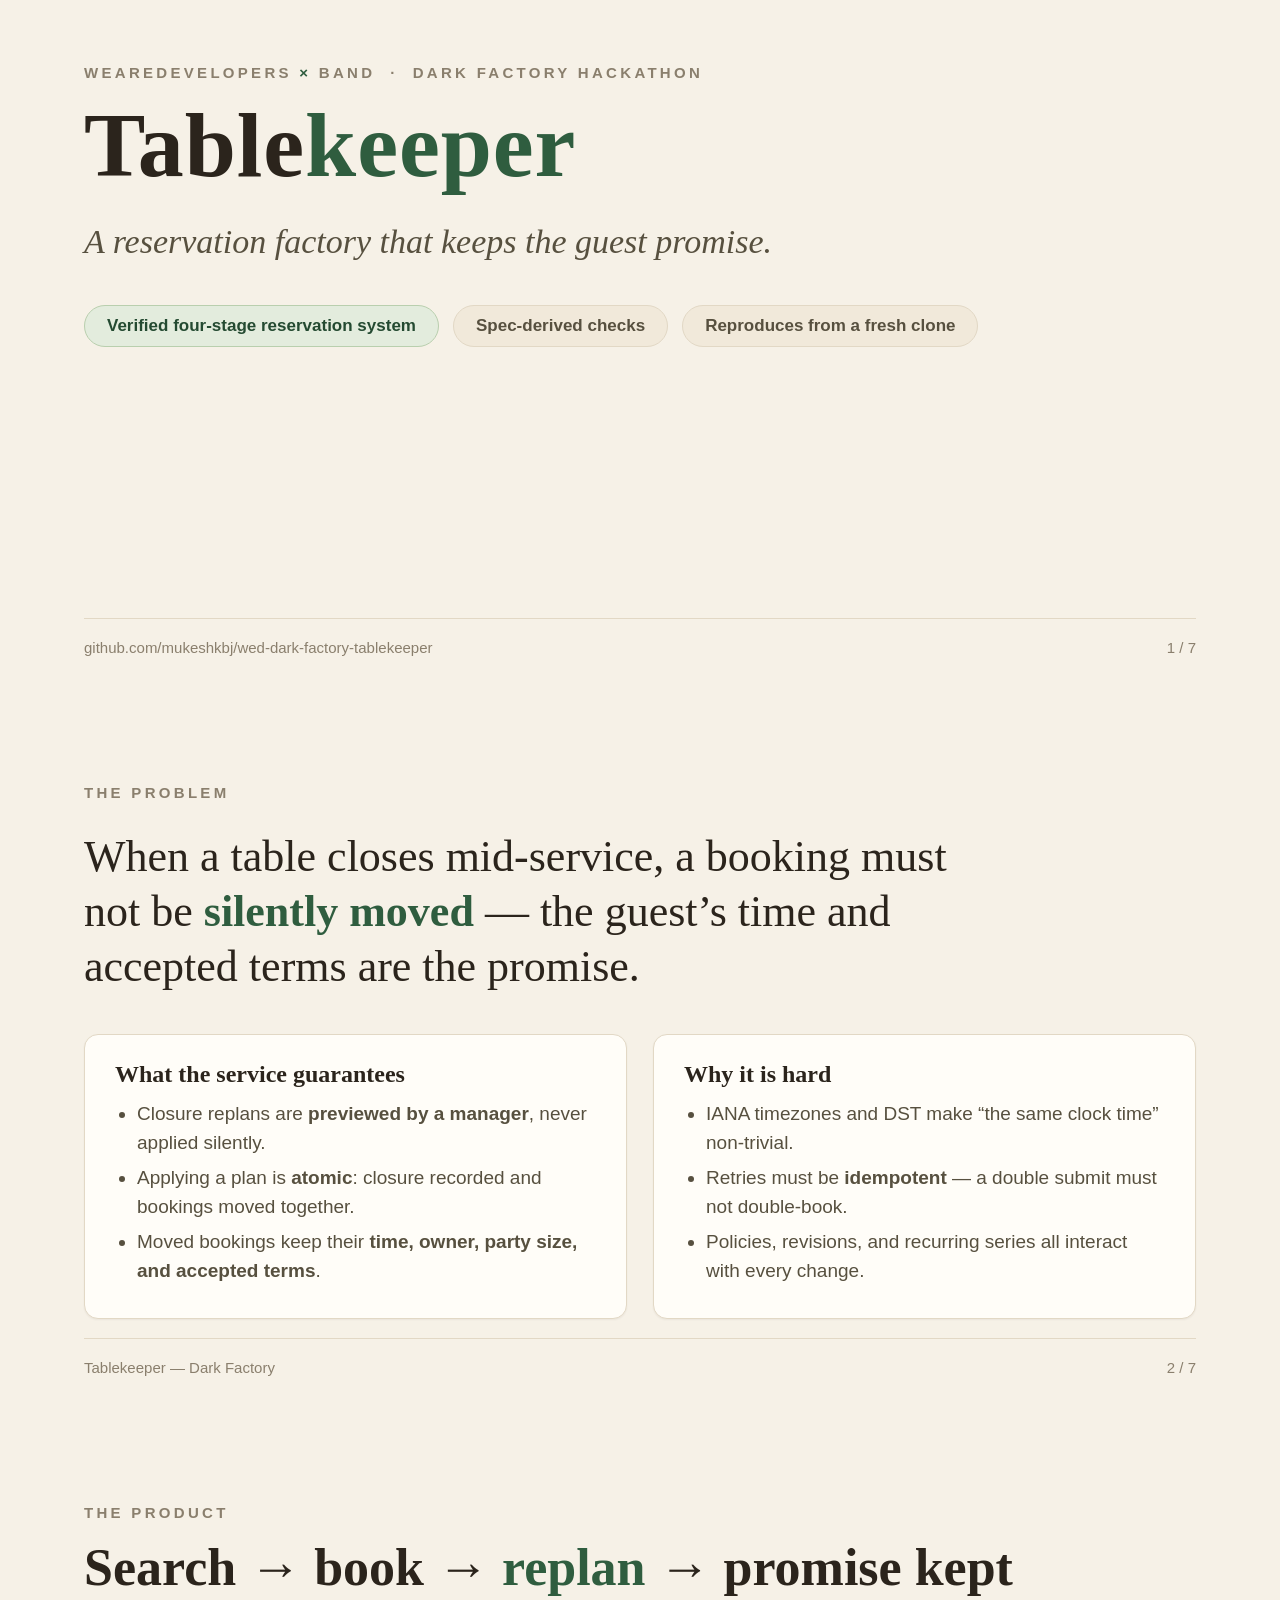
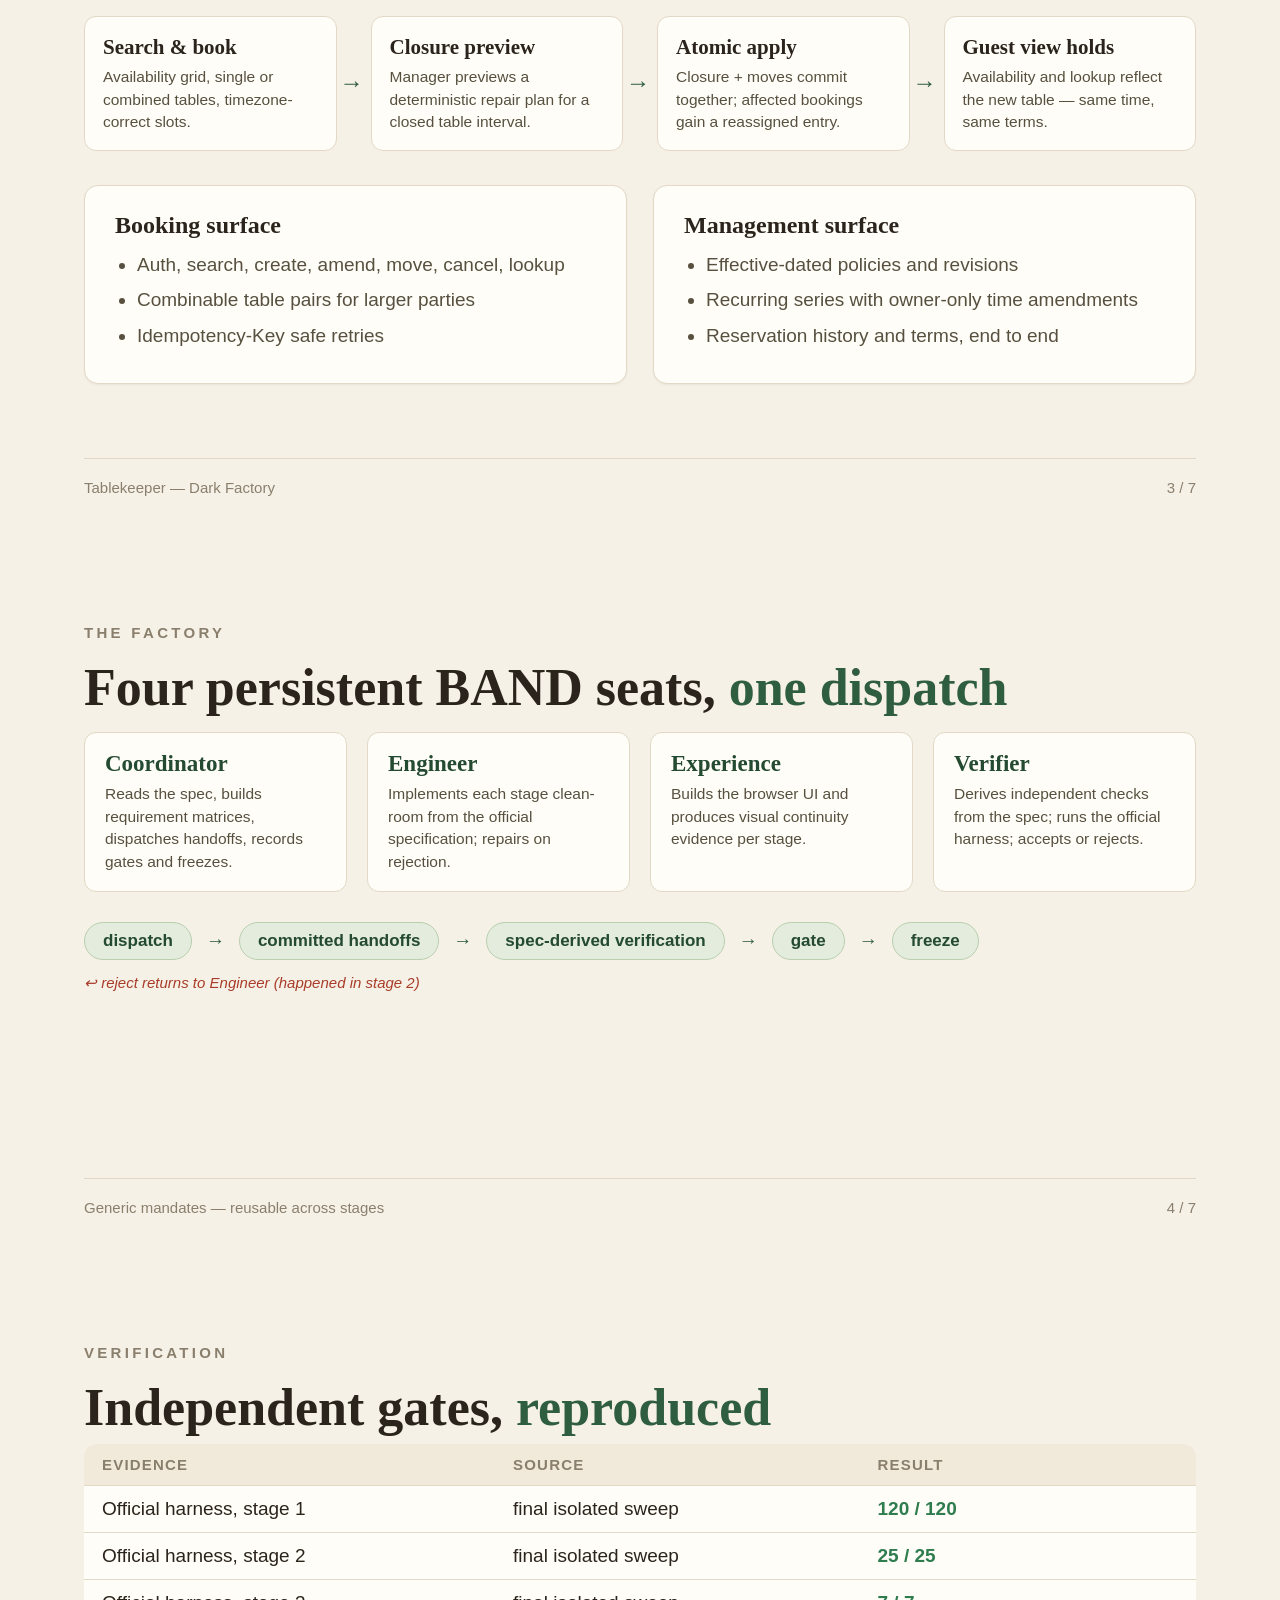
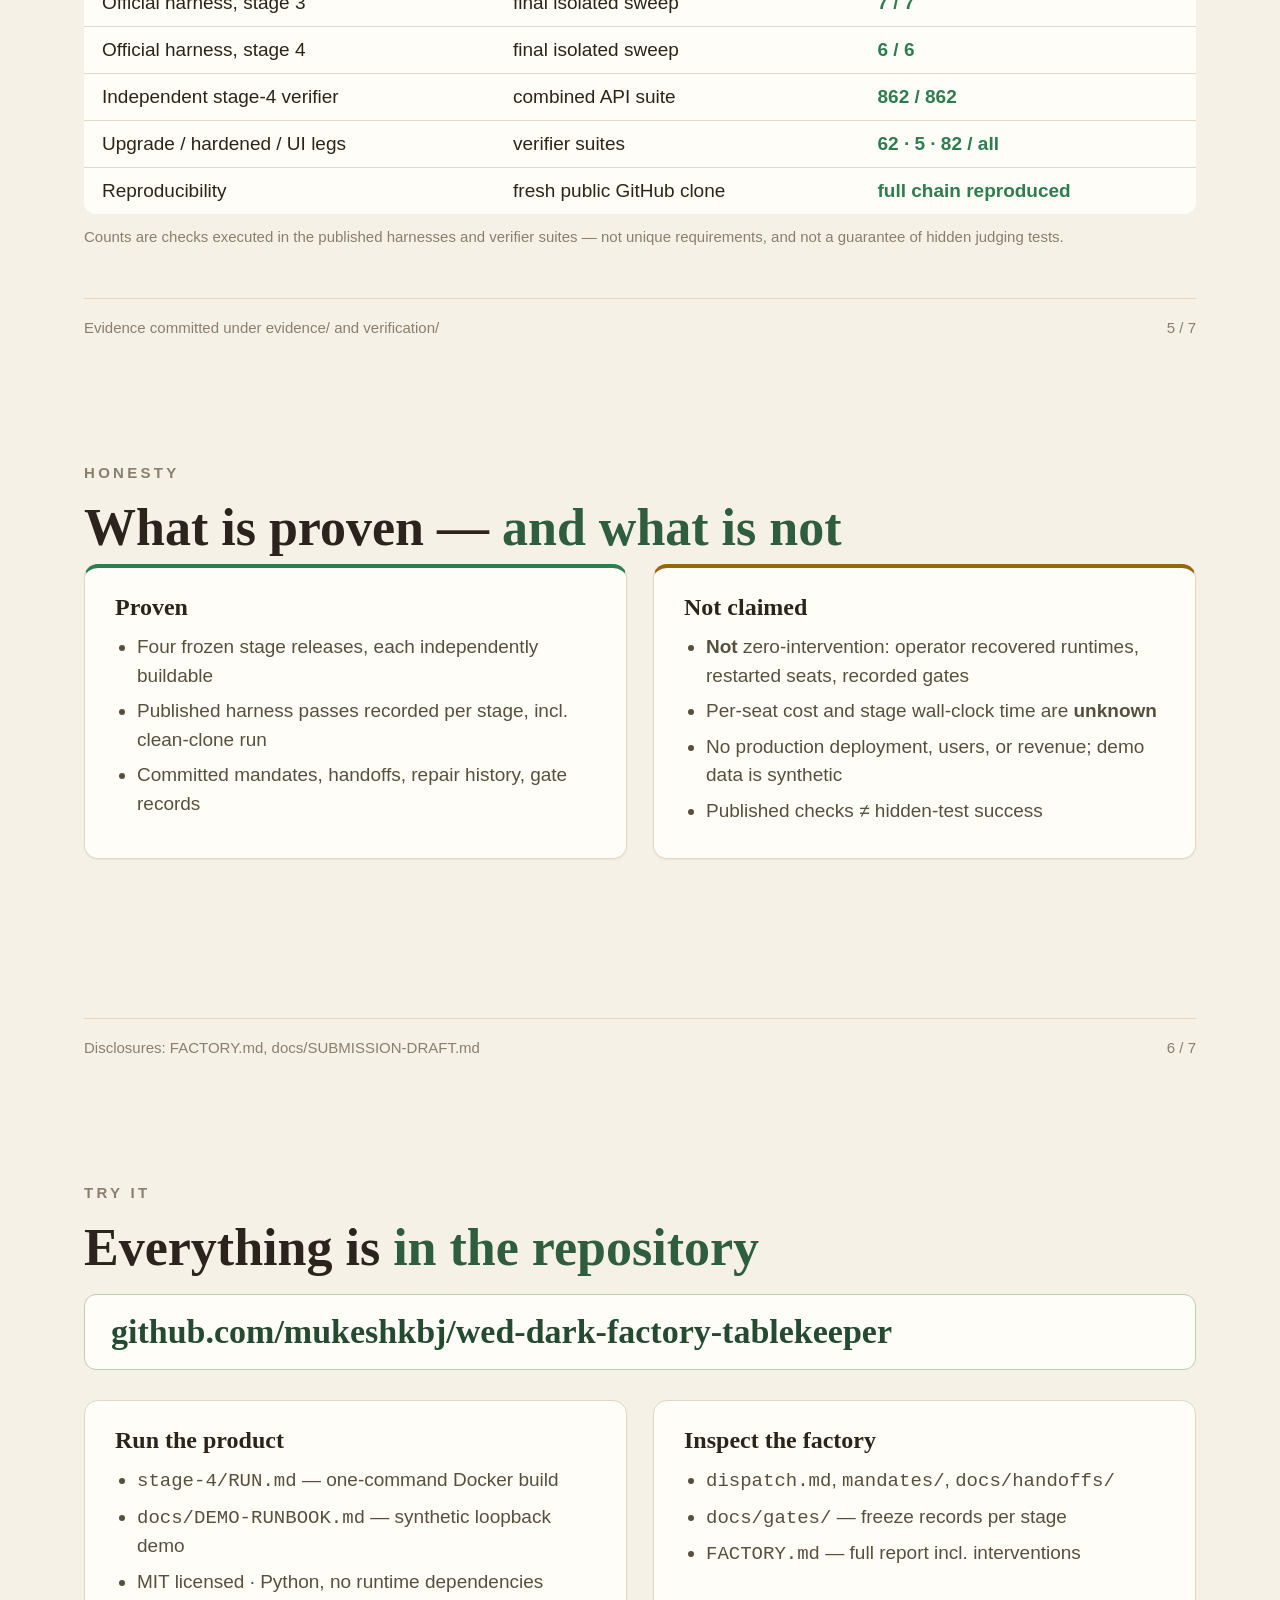
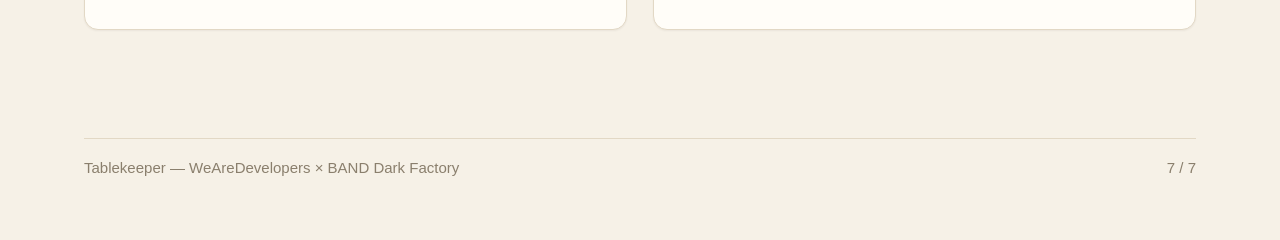
==== submission/src/deck.html @ af941d45 "Add submission media and validated public-demo recipe Cover (1600x900 PNG) and 7-page PDF deck gener" ====
<!doctype html>
<html lang="en">
<head>
<meta charset="utf-8">
<title>Tablekeeper — submission deck</title>
<style>
  :root {
    --bg: #f6f1e7; --surface: #fffdf8; --surface-2: #f1e9da;
    --ink: #2b241c; --ink-soft: #57503f; --muted: #8a7f6d;
    --line: #e2d8c5; --accent: #2f5d3f; --accent-deep: #244a31;
    --accent-soft: #e3ecdd; --accent-line: #b9cfae;
    --danger: #a83c28; --danger-soft: #f7e4de;
    --warn: #99650f; --warn-soft: #f7ecd4; --ok: #2f7d4f;
    --serif: Georgia, "Times New Roman", serif;
    --sans: -apple-system, BlinkMacSystemFont, "Segoe UI", Roboto, Arial, sans-serif;
  }
  * { box-sizing: border-box; margin: 0; }
  @page { size: 1280px 720px; margin: 0; }
  .slide {
    width: 1280px; height: 720px; page-break-after: always;
    background: var(--bg); color: var(--ink); font-family: var(--sans);
    padding: 64px 84px; display: flex; flex-direction: column;
    overflow: hidden; position: relative;
  }
  .slide:last-child { page-break-after: auto; }
  .kicker {
    font-size: 15px; letter-spacing: .22em; font-weight: 700;
    color: var(--muted); text-transform: uppercase; margin-bottom: 18px;
  }
  .kicker b { color: var(--accent); }
  h1 { font-family: var(--serif); font-weight: 600; font-size: 92px;
    line-height: 1.02; letter-spacing: .01em; }
  h1 em { color: var(--accent); font-style: normal; }
  h2 { font-family: var(--serif); font-weight: 600; font-size: 52px;
    line-height: 1.1; margin-bottom: 8px; }
  h2 em { color: var(--accent); font-style: normal; }
  .sub { font-size: 24px; color: var(--ink-soft); margin-bottom: 36px; }
  .foot { margin-top: auto; padding-top: 20px; font-size: 15px;
    color: var(--muted); display: flex; justify-content: space-between;
    border-top: 1px solid var(--line); }
  .num { font-variant-numeric: tabular-nums; }
  /* title slide */
  .tagline { font-family: var(--serif); font-style: italic; font-size: 34px;
    color: var(--ink-soft); margin-top: 30px; }
  .chips { display: flex; gap: 14px; margin-top: 44px; }
  .chip { background: var(--accent-soft); color: var(--accent-deep);
    border: 1px solid var(--accent-line); border-radius: 999px;
    padding: 10px 22px; font-size: 17px; font-weight: 600; }
  .chip.plain { background: var(--surface-2); color: var(--ink-soft);
    border-color: var(--line); }
  /* generic card */
  .card { background: var(--surface); border: 1px solid var(--line);
    border-radius: 14px; padding: 26px 30px;
    box-shadow: 0 1px 2px rgba(43,36,28,.06); }
  .card h3 { font-family: var(--serif); font-size: 24px; font-weight: 600;
    margin-bottom: 12px; }
  .card p, .card li { font-size: 19px; color: var(--ink-soft);
    line-height: 1.5; }
  .card ul { padding-left: 22px; }
  .card li { margin-bottom: 7px; }
  .cols { display: grid; gap: 26px; }
  /* promise slide */
  .big-quote { font-family: var(--serif); font-size: 44px; line-height: 1.25;
    max-width: 900px; margin: 10px 0 40px; }
  .big-quote em { color: var(--accent); font-style: normal; font-weight: 600; }
  /* product flow */
  .flow { display: flex; align-items: stretch; gap: 0; margin: 12px 0 34px; }
  .step { flex: 1; background: var(--surface); border: 1px solid var(--line);
    border-radius: 12px; padding: 18px 18px 16px; margin-right: 34px;
    position: relative; }
  .step:last-child { margin-right: 0; }
  .step:not(:last-child)::after {
    content: "→"; position: absolute; right: -28px; top: 50%;
    transform: translateY(-50%); color: var(--accent);
    font-size: 24px; font-weight: 700; }
  .step .t { font-family: var(--serif); font-weight: 600; font-size: 21px;
    margin-bottom: 6px; }
  .step .d { font-size: 15.5px; color: var(--ink-soft); line-height: 1.45; }
  /* factory slide */
  .seats { display: grid; grid-template-columns: repeat(4, 1fr); gap: 20px;
    margin: 8px 0 30px; }
  .seat { background: var(--surface); border: 1px solid var(--line);
    border-radius: 12px; padding: 18px 20px; }
  .seat .role { font-family: var(--serif); font-size: 23px; font-weight: 600;
    color: var(--accent-deep); margin-bottom: 6px; }
  .seat .d { font-size: 15.5px; color: var(--ink-soft); line-height: 1.45; }
  .loop { display: flex; align-items: center; gap: 14px; font-size: 19px;
    color: var(--ink-soft); flex-wrap: wrap; }
  .loop .node { background: var(--accent-soft); border: 1px solid
    var(--accent-line); color: var(--accent-deep); border-radius: 999px;
    padding: 8px 18px; font-weight: 600; font-size: 17px; }
  .loop .arrow { color: var(--accent); font-weight: 700; }
  .loop .back { color: var(--danger); font-size: 15px; font-style: italic; }
  /* evidence table */
  table { width: 100%; border-collapse: collapse; font-size: 19px;
    background: var(--surface); border-radius: 12px; overflow: hidden; }
  th, td { text-align: left; padding: 12px 18px;
    border-bottom: 1px solid var(--line); }
  th { font-size: 15px; text-transform: uppercase; letter-spacing: .08em;
    color: var(--muted); background: var(--surface-2); }
  tr:last-child td { border-bottom: none; }
  td.ok { color: var(--ok); font-weight: 700; white-space: nowrap; }
  .note { font-size: 15px; color: var(--muted); margin-top: 14px; }
  /* limits */
  .twocol { display: grid; grid-template-columns: 1fr 1fr; gap: 26px; }
  .proven { border-top: 4px solid var(--ok); }
  .limits { border-top: 4px solid var(--warn); }
  /* link slide */
  .repo { font-family: var(--serif); font-size: 34px; color: var(--accent-deep);
    background: var(--surface); border: 1px solid var(--accent-line);
    border-radius: 12px; padding: 18px 26px; display: inline-block;
    margin: 10px 0 30px; font-weight: 600; }
</style>
</head>
<body>

<!-- 1 · title -->
<section class="slide">
  <div class="kicker">WeAreDevelopers <b>×</b> BAND &nbsp;·&nbsp; Dark Factory Hackathon</div>
  <h1>Table<em>keeper</em></h1>
  <p class="tagline">A reservation factory that keeps the guest&nbsp;promise.</p>
  <div class="chips">
    <span class="chip">Verified four-stage reservation system</span>
    <span class="chip plain">Spec-derived checks</span>
    <span class="chip plain">Reproduces from a fresh clone</span>
  </div>
  <div class="foot">
    <span>github.com/mukeshkbj/wed-dark-factory-tablekeeper</span>
    <span>1 / 7</span>
  </div>
</section>

<!-- 2 · the promise -->
<section class="slide">
  <div class="kicker">The problem</div>
  <p class="big-quote">When a table closes mid-service, a booking must not be
    <em>silently moved</em> &mdash; the guest&rsquo;s time and accepted terms
    are the promise.</p>
  <div class="cols" style="grid-template-columns:1fr 1fr">
    <div class="card">
      <h3>What the service guarantees</h3>
      <ul>
        <li>Closure replans are <b>previewed by a manager</b>, never applied silently.</li>
        <li>Applying a plan is <b>atomic</b>: closure recorded and bookings moved together.</li>
        <li>Moved bookings keep their <b>time, owner, party size, and accepted terms</b>.</li>
      </ul>
    </div>
    <div class="card">
      <h3>Why it is hard</h3>
      <ul>
        <li>IANA timezones and DST make &ldquo;the same clock time&rdquo; non-trivial.</li>
        <li>Retries must be <b>idempotent</b> &mdash; a double submit must not double-book.</li>
        <li>Policies, revisions, and recurring series all interact with every change.</li>
      </ul>
    </div>
  </div>
  <div class="foot"><span>Tablekeeper &mdash; Dark Factory</span><span>2 / 7</span></div>
</section>

<!-- 3 · product flow -->
<section class="slide">
  <div class="kicker">The product</div>
  <h2>Search &rarr; book &rarr; <em>replan</em> &rarr; promise kept</h2>
  <div class="flow">
    <div class="step"><div class="t">Search &amp; book</div>
      <div class="d">Availability grid, single or combined tables, timezone-correct slots.</div></div>
    <div class="step"><div class="t">Closure preview</div>
      <div class="d">Manager previews a deterministic repair plan for a closed table interval.</div></div>
    <div class="step"><div class="t">Atomic apply</div>
      <div class="d">Closure + moves commit together; affected bookings gain a reassigned entry.</div></div>
    <div class="step"><div class="t">Guest view holds</div>
      <div class="d">Availability and lookup reflect the new table &mdash; same time, same terms.</div></div>
  </div>
  <div class="cols" style="grid-template-columns:1fr 1fr">
    <div class="card"><h3>Booking surface</h3>
      <ul><li>Auth, search, create, amend, move, cancel, lookup</li>
      <li>Combinable table pairs for larger parties</li>
      <li>Idempotency-Key safe retries</li></ul></div>
    <div class="card"><h3>Management surface</h3>
      <ul><li>Effective-dated policies and revisions</li>
      <li>Recurring series with owner-only time amendments</li>
      <li>Reservation history and terms, end to end</li></ul></div>
  </div>
  <div class="foot"><span>Tablekeeper &mdash; Dark Factory</span><span>3 / 7</span></div>
</section>

<!-- 4 · factory -->
<section class="slide">
  <div class="kicker">The factory</div>
  <h2>Four persistent BAND seats, <em>one dispatch</em></h2>
  <div class="seats">
    <div class="seat"><div class="role">Coordinator</div>
      <div class="d">Reads the spec, builds requirement matrices, dispatches handoffs, records gates and freezes.</div></div>
    <div class="seat"><div class="role">Engineer</div>
      <div class="d">Implements each stage clean-room from the official specification; repairs on rejection.</div></div>
    <div class="seat"><div class="role">Experience</div>
      <div class="d">Builds the browser UI and produces visual continuity evidence per stage.</div></div>
    <div class="seat"><div class="role">Verifier</div>
      <div class="d">Derives independent checks from the spec; runs the official harness; accepts or rejects.</div></div>
  </div>
  <div class="loop">
    <span class="node">dispatch</span><span class="arrow">&rarr;</span>
    <span class="node">committed handoffs</span><span class="arrow">&rarr;</span>
    <span class="node">spec-derived verification</span><span class="arrow">&rarr;</span>
    <span class="node">gate</span><span class="arrow">&rarr;</span>
    <span class="node">freeze</span>
    <span class="back">&hookleftarrow; reject returns to Engineer (happened in stage 2)</span>
  </div>
  <div class="foot"><span>Generic mandates &mdash; reusable across stages</span><span>4 / 7</span></div>
</section>

<!-- 5 · verification -->
<section class="slide">
  <div class="kicker">Verification</div>
  <h2>Independent gates, <em>reproduced</em></h2>
  <table>
    <tr><th>Evidence</th><th>Source</th><th>Result</th></tr>
    <tr><td>Official harness, stage 1</td><td>final isolated sweep</td><td class="ok num">120 / 120</td></tr>
    <tr><td>Official harness, stage 2</td><td>final isolated sweep</td><td class="ok num">25 / 25</td></tr>
    <tr><td>Official harness, stage 3</td><td>final isolated sweep</td><td class="ok num">7 / 7</td></tr>
    <tr><td>Official harness, stage 4</td><td>final isolated sweep</td><td class="ok num">6 / 6</td></tr>
    <tr><td>Independent stage-4 verifier</td><td>combined API suite</td><td class="ok num">862 / 862</td></tr>
    <tr><td>Upgrade / hardened / UI legs</td><td>verifier suites</td><td class="ok num">62 · 5 · 82 / all</td></tr>
    <tr><td>Reproducibility</td><td>fresh public GitHub clone</td><td class="ok">full chain reproduced</td></tr>
  </table>
  <p class="note">Counts are checks executed in the published harnesses and verifier
    suites &mdash; not unique requirements, and not a guarantee of hidden judging tests.</p>
  <div class="foot"><span>Evidence committed under evidence/ and verification/</span><span>5 / 7</span></div>
</section>

<!-- 6 · proven vs limits -->
<section class="slide">
  <div class="kicker">Honesty</div>
  <h2>What is proven &mdash; <em>and what is not</em></h2>
  <div class="twocol">
    <div class="card proven"><h3>Proven</h3>
      <ul>
        <li>Four frozen stage releases, each independently buildable</li>
        <li>Published harness passes recorded per stage, incl. clean-clone run</li>
        <li>Committed mandates, handoffs, repair history, gate records</li>
      </ul></div>
    <div class="card limits"><h3>Not claimed</h3>
      <ul>
        <li><b>Not</b> zero-intervention: operator recovered runtimes, restarted seats, recorded gates</li>
        <li>Per-seat cost and stage wall-clock time are <b>unknown</b></li>
        <li>No production deployment, users, or revenue; demo data is synthetic</li>
        <li>Published checks &ne; hidden-test success</li>
      </ul></div>
  </div>
  <div class="foot"><span>Disclosures: FACTORY.md, docs/SUBMISSION-DRAFT.md</span><span>6 / 7</span></div>
</section>

<!-- 7 · try it -->
<section class="slide">
  <div class="kicker">Try it</div>
  <h2>Everything is <em>in the repository</em></h2>
  <div class="repo">github.com/mukeshkbj/wed-dark-factory-tablekeeper</div>
  <div class="cols" style="grid-template-columns:1fr 1fr">
    <div class="card"><h3>Run the product</h3>
      <ul><li><code>stage-4/RUN.md</code> &mdash; one-command Docker build</li>
      <li><code>docs/DEMO-RUNBOOK.md</code> &mdash; synthetic loopback demo</li>
      <li>MIT licensed &middot; Python, no runtime dependencies</li></ul></div>
    <div class="card"><h3>Inspect the factory</h3>
      <ul><li><code>dispatch.md</code>, <code>mandates/</code>, <code>docs/handoffs/</code></li>
      <li><code>docs/gates/</code> &mdash; freeze records per stage</li>
      <li><code>FACTORY.md</code> &mdash; full report incl. interventions</li></ul></div>
  </div>
  <div class="foot"><span>Tablekeeper &mdash; WeAreDevelopers × BAND Dark Factory</span><span>7 / 7</span></div>
</section>

</body>
</html>
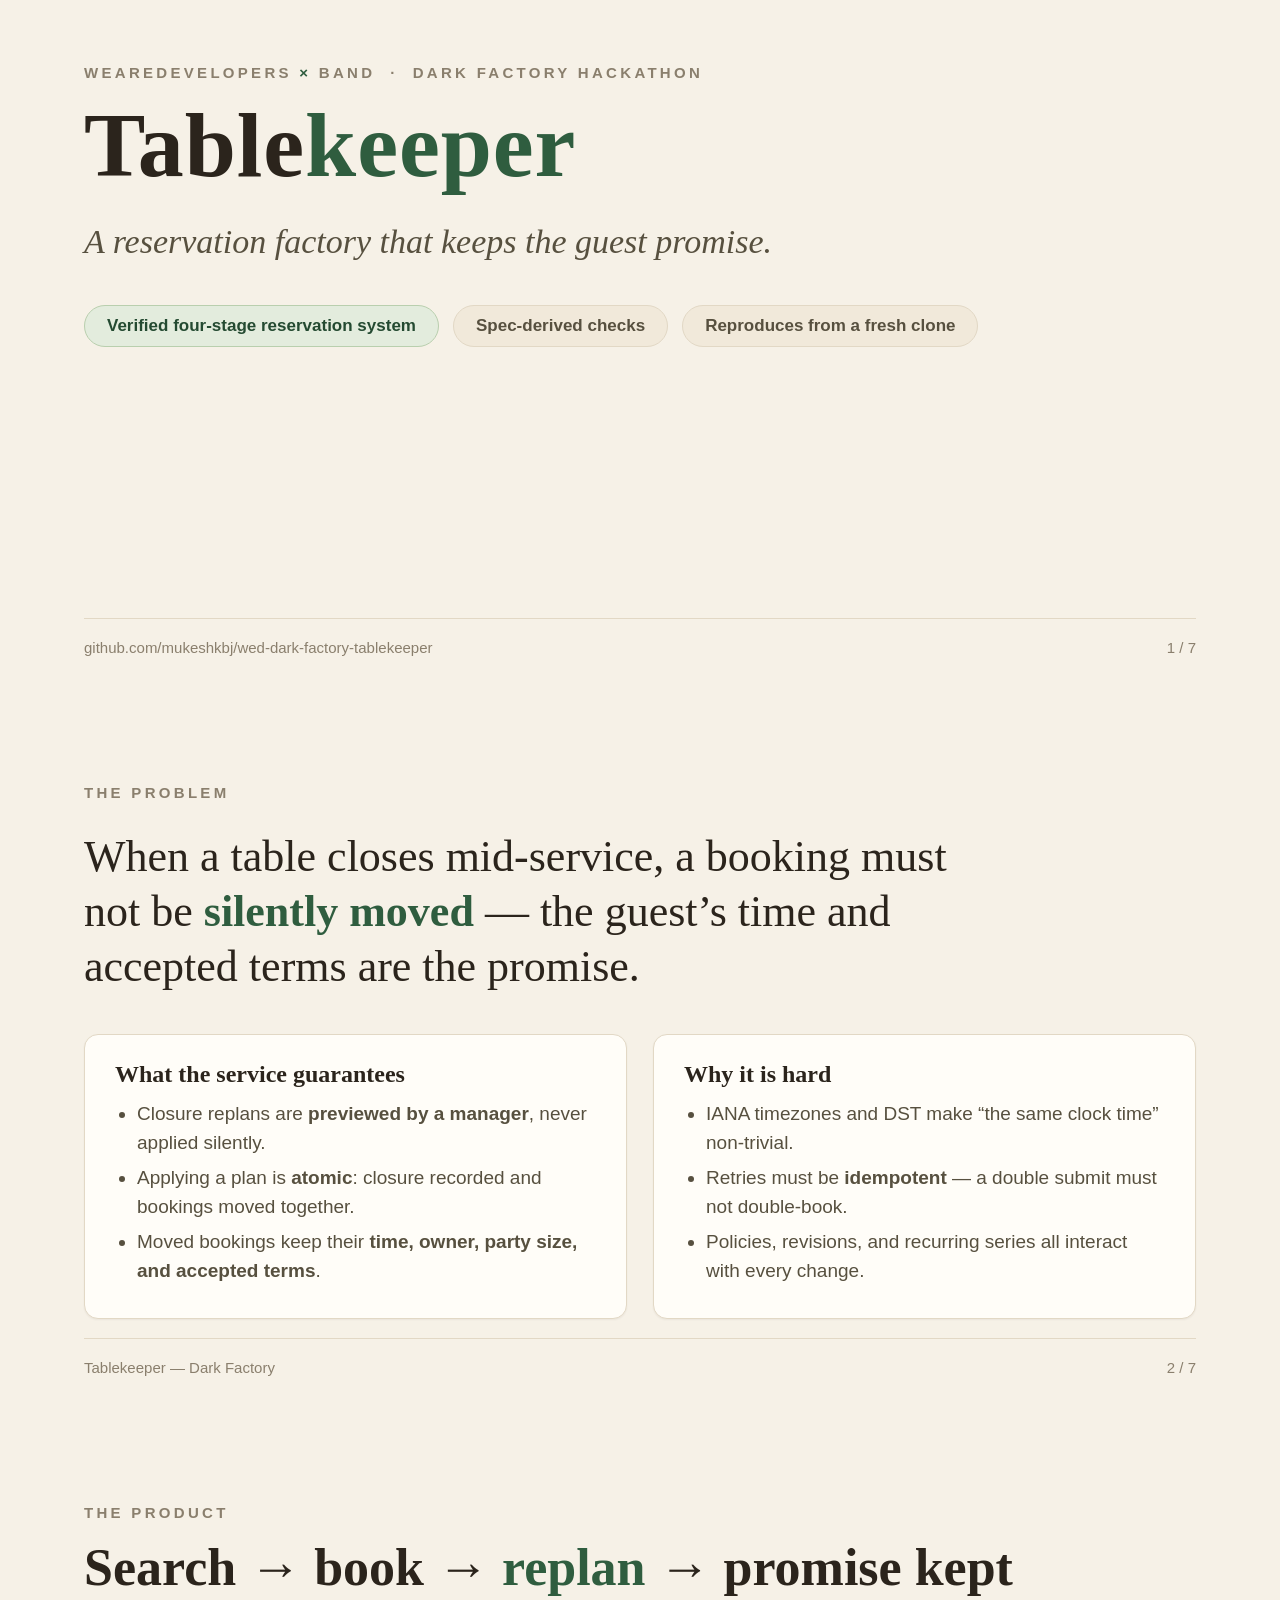
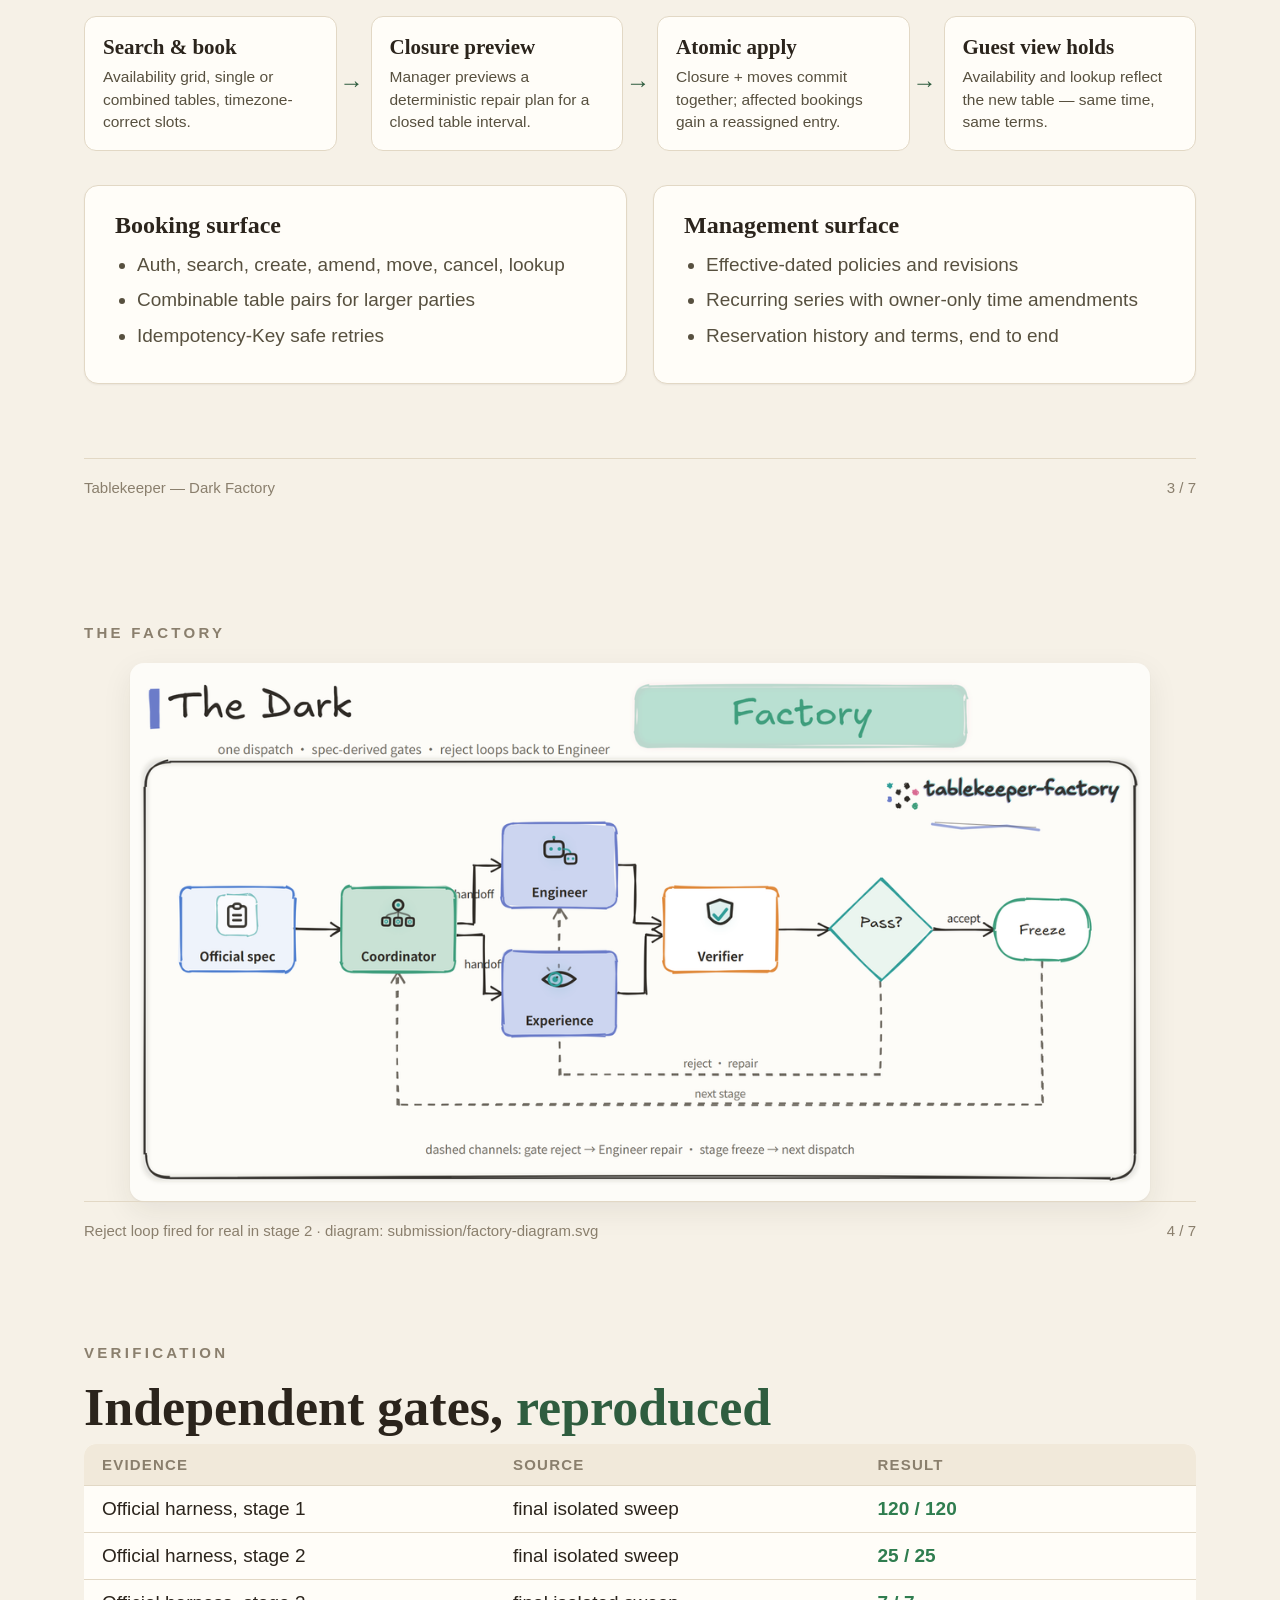
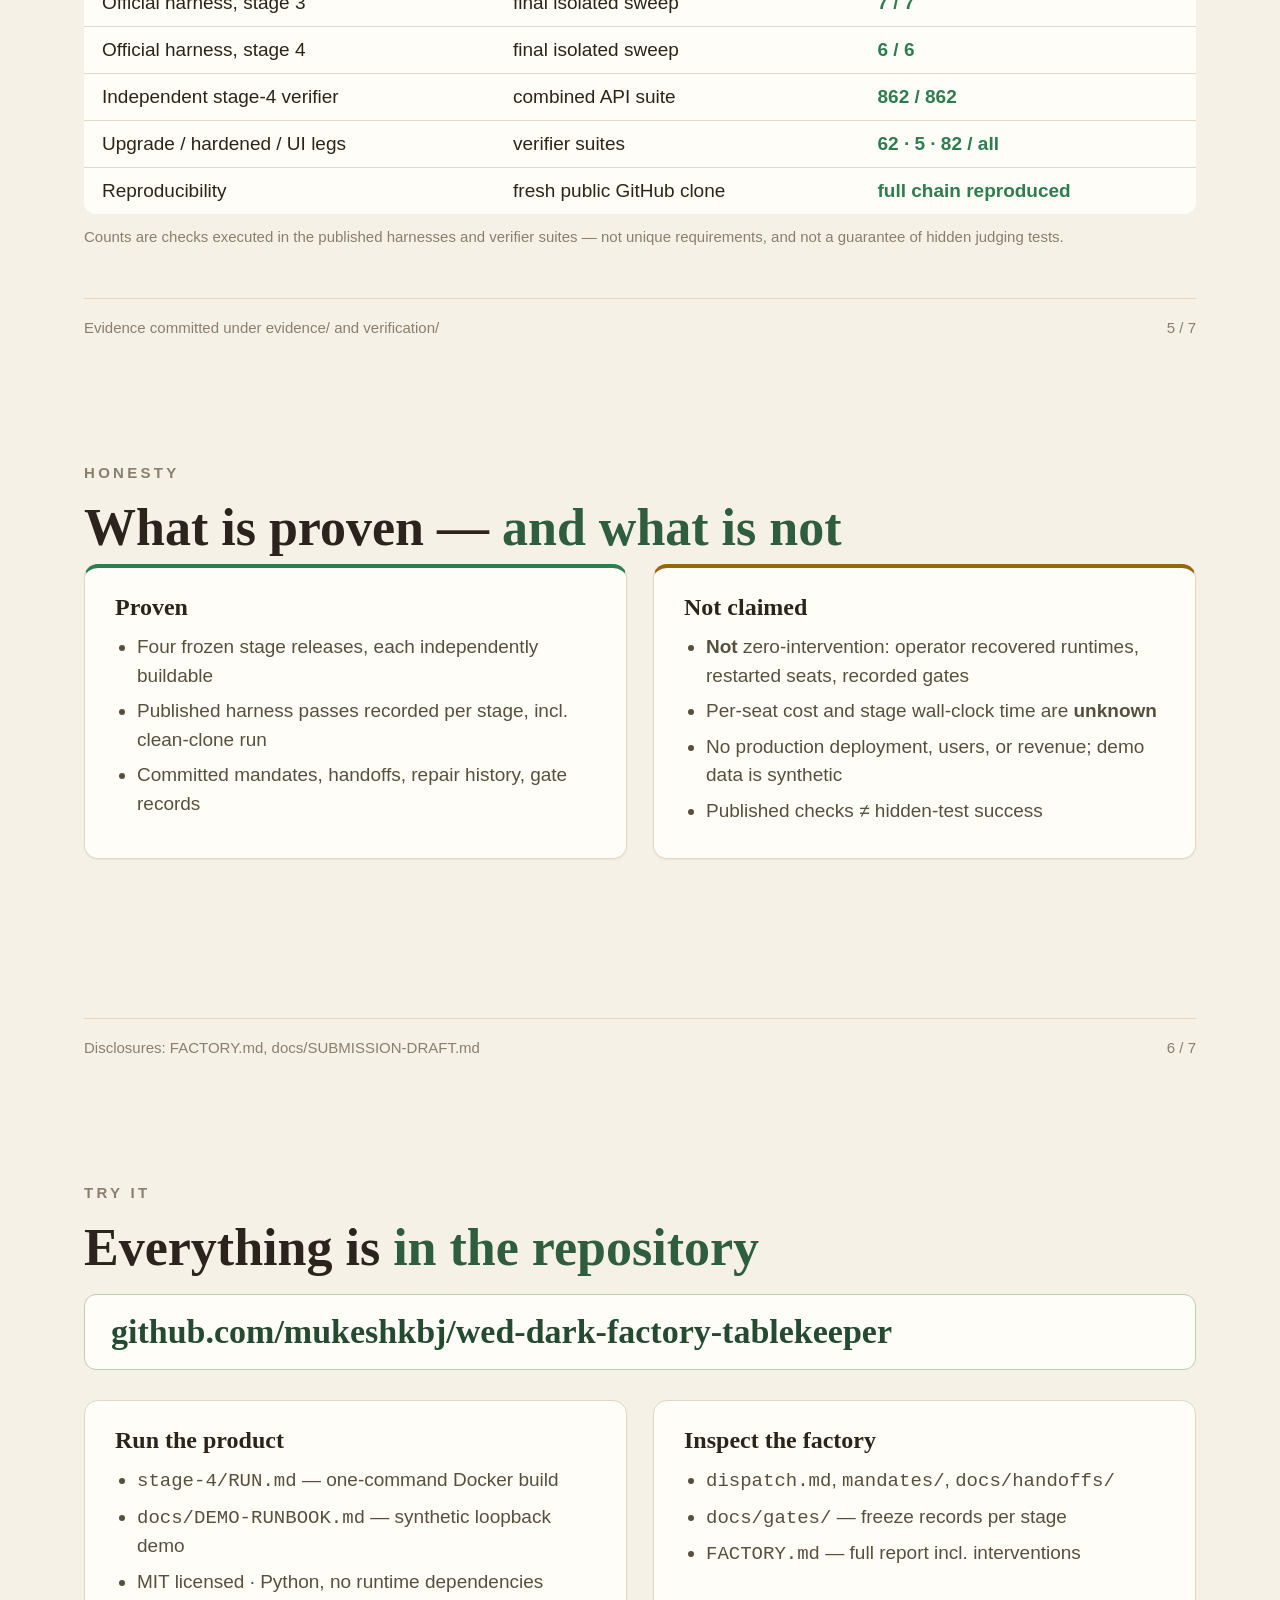
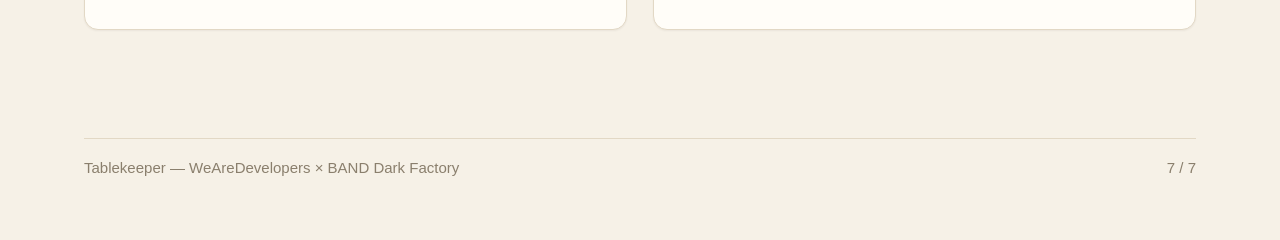
==== commit f0056102: "Embed hand-drawn factory diagram in submission deck Archscribe paper-style graph of the real seat to" ====
--- a/submission/src/deck.html
+++ b/submission/src/deck.html
@@ -91,6 +91,9 @@
     padding: 8px 18px; font-weight: 600; font-size: 17px; }
   .loop .arrow { color: var(--accent); font-weight: 700; }
   .loop .back { color: var(--danger); font-size: 15px; font-style: italic; }
+  .diagram { display: block; margin: 4px auto 0; width: 1020px;
+    max-width: 100%; border-radius: 14px;
+    box-shadow: 0 1px 2px rgba(43,36,28,.06), 0 10px 30px rgba(43,36,28,.08); }
   /* evidence table */
   table { width: 100%; border-collapse: collapse; font-size: 19px;
     background: var(--surface); border-radius: 12px; overflow: hidden; }
@@ -187,26 +190,9 @@
 <!-- 4 · factory -->
 <section class="slide">
   <div class="kicker">The factory</div>
-  <h2>Four persistent BAND seats, <em>one dispatch</em></h2>
-  <div class="seats">
-    <div class="seat"><div class="role">Coordinator</div>
-      <div class="d">Reads the spec, builds requirement matrices, dispatches handoffs, records gates and freezes.</div></div>
-    <div class="seat"><div class="role">Engineer</div>
-      <div class="d">Implements each stage clean-room from the official specification; repairs on rejection.</div></div>
-    <div class="seat"><div class="role">Experience</div>
-      <div class="d">Builds the browser UI and produces visual continuity evidence per stage.</div></div>
-    <div class="seat"><div class="role">Verifier</div>
-      <div class="d">Derives independent checks from the spec; runs the official harness; accepts or rejects.</div></div>
-  </div>
-  <div class="loop">
-    <span class="node">dispatch</span><span class="arrow">&rarr;</span>
-    <span class="node">committed handoffs</span><span class="arrow">&rarr;</span>
-    <span class="node">spec-derived verification</span><span class="arrow">&rarr;</span>
-    <span class="node">gate</span><span class="arrow">&rarr;</span>
-    <span class="node">freeze</span>
-    <span class="back">&hookleftarrow; reject returns to Engineer (happened in stage 2)</span>
-  </div>
-  <div class="foot"><span>Generic mandates &mdash; reusable across stages</span><span>4 / 7</span></div>
+  <img class="diagram" src="../factory-diagram.png"
+    alt="Hand-drawn factory loop: the official spec feeds the Coordinator, which hands off to Engineer and Experience; both feed the Verifier; the Pass? gate accepts into Freeze; dashed loops return rejects to Engineer and each freeze to the next dispatch.">
+  <div class="foot"><span>Reject loop fired for real in stage 2 &middot; diagram: submission/factory-diagram.svg</span><span>4 / 7</span></div>
 </section>
 
 <!-- 5 · verification -->
